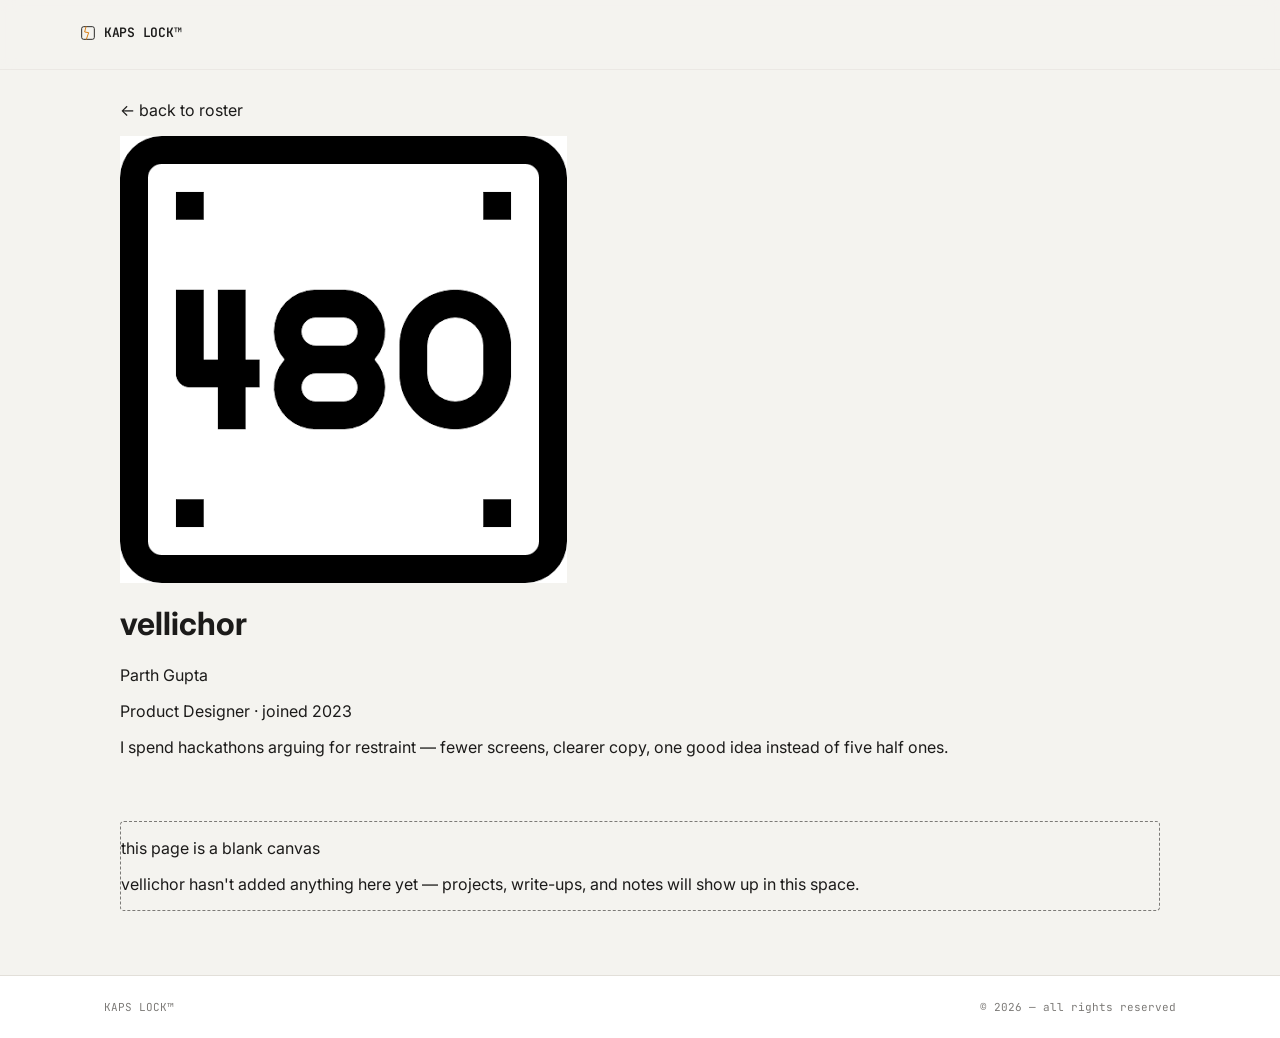
==== members/parth.html @ 9dc251ef "initial commit" ====
<!DOCTYPE html>
<html lang="en">
<head>
<meta charset="UTF-8" />
<meta name="viewport" content="width=device-width, initial-scale=1.0" />
<title>rho — KAPS LOCK™</title>
<meta name="description" content="rho, Security Researcher at KAPS LOCK™." />
<link rel="preconnect" href="https://fonts.googleapis.com">
<link rel="preconnect" href="https://fonts.gstatic.com" crossorigin>
<link href="https://fonts.googleapis.com/css2?family=Instrument+Serif:ital@0;1&family=Inter:wght@400;500;600&family=JetBrains+Mono:wght@400;500&display=swap" rel="stylesheet">
<link rel="stylesheet" href="../style.css" />
</head>
<body>

<header class="site-header">
  <div class="wrap" style="padding:0;">
    <a href="../index.html" class="wordmark" aria-label="KAPS LOCK™ — home">
      <svg viewBox="0 0 24 24" fill="none" aria-hidden="true">
        <rect x="2.5" y="2.5" width="19" height="19" rx="3" stroke="#111111" stroke-width="1.4"/>
        <path d="M9 2.5L7 10.5L13 11.5L9.5 21.5" stroke="#111111" stroke-width="1.4" stroke-linecap="round" stroke-linejoin="round"/>
      </svg>
      <span>KAPS LOCK™</span>
    </a>
  </div>
</header>

<main class="member-main">
  <div class="wrap">

    <a href="../index.html#roster" class="back-link">&larr; back to roster</a>
    <p></p>

    <div class="member-top">
      <div class="avatar">
        <img src="../images/480.png" alt="Portrait of rho" />
      </div>
      <div class="member-heading">
        <h1 class="pen-name">vellichor</h1>
        <p class="real-name">Parth Gupta</p>
        <p class="meta">Product Designer &middot; joined 2023</p>
      </div>
    </div>

    <p class="intro">I spend hackathons arguing for restraint — fewer screens, clearer copy, one good idea instead of five half ones.</p>

    <!--
      Blank canvas below — vellichor, this is your space.
      Delete the placeholder block and add whatever you want here:
      project write-ups, links, images, a blog, anything.
    -->
    <div class="blank-canvas">
      <p class="label">this page is a blank canvas</p>
      <p class="hint">vellichor hasn't added anything here yet — projects, write-ups, and notes will show up in this space.</p>
    </div>

  </div>
</main>

<footer class="site-footer">
  <div class="wrap">
    <span>KAPS LOCK™</span>
    <span>&copy; <span data-year>2026</span> — all rights reserved</span>
  </div>
</footer>

<script src="../script.js"></script>
</body>
</html>
---- style.css ----
/* ==========================================================================
   Segfault — Vintage Industrial & Retro Terminal Overhaul
   ========================================================================== */

:root {
  /* Vintage Hardware Palette (Macintosh / Braun / Amber Terminal) */
  --background: #f4f3ef;       /* Warm, textured retro paper/cream */
  --surface: #ffffff;          /* Crisp classic appliance white */
  --ink: #1c1b1a;              /* Deep charcoal/soft black (not pure harsh black) */
  --muted: #7c7a77;            /* Industrial warm gray */
  --line: #e2dfd9;             /* Tactile physical component border */
  --vintage-accent: #d97706;   /* Warm CRT Amber / Industrial Orange switch */
  --vintage-glow: rgba(217, 119, 6, 0.15);

  --font-serif: "Instrument Serif", Georgia, serif;
  --font-sans: "Inter", "Helvetica Neue", Arial, sans-serif;
  --font-mono: "JetBrains Mono", ui-monospace, SFMono-Regular, monospace;

  --radius-card: 4px;          /* Sharp, intentional geometric corners instead of bubbly radiuses */
  --ease-soft: cubic-bezier(0.19, 1, 0.22, 1);
  --content-width: 1120px;
}

* {
  box-sizing: border-box;
}

html {
  scroll-behavior: smooth;
  background-color: var(--background);
}

body {
  margin: 0;
  background-color: var(--background);
  color: var(--ink);
  font-family: var(--font-sans);
  -webkit-font-smoothing: antialiased;
  -moz-osx-font-smoothing: grayscale;
  text-rendering: optimizeLegibility;
}

/* Subtle retro dot matrix overlay */
body::before {
  content: "";
  position: fixed;
  top: 0; left: 0; width: 100%; height: 100%;
  background-image: radial-gradient(rgba(28, 27, 26, 0.03) 1px, transparent 0);
  background-size: 24px 24px;
  z-index: -1;
  pointer-events: none;
}

a {
  color: inherit;
  text-decoration: none;
}

img {
  max-width: 100%;
  display: block;
}

::selection {
  background-color: var(--vintage-accent);
  color: #fff;
}

:focus-visible {
  outline: 2px solid var(--vintage-accent);
  outline-offset: 3px;
}

@media (prefers-reduced-motion: reduce) {
  html { scroll-behavior: auto; }
  * {
    animation-duration: 0.01ms !important;
    transition-duration: 0.01ms !important;
  }
}

/* ---------- layout helpers ---------- */
.wrap {
  max-width: var(--content-width);
  margin: 0 auto;
  padding: 0 24px;
}
@media (min-width: 768px) {
  .wrap { padding: 0 40px; }
}

/* ---------- header / wordmark ---------- */
.site-header {
  position: fixed;
  top: 0; left: 0; right: 0;
  z-index: 10;
  padding: 24px;
  background: rgba(244, 243, 239, 0.85);
  backdrop-filter: blur(8px);
  -webkit-backdrop-filter: blur(8px);
  border-bottom: 1px solid rgba(226, 223, 217, 0.5);
}
@media (min-width: 768px) {
  .site-header { padding: 24px 40px; }
}

.wordmark {
  display: inline-flex;
  align-items: center;
  gap: 8px;
}
.wordmark svg {
  width: 16px;
  height: 16px;
  flex-shrink: 0;
}
.wordmark svg rect { stroke: var(--ink); }
.wordmark svg path { stroke: var(--vintage-accent); }

.wordmark span {
  font-family: var(--font-mono);
  font-size: 13px;
  font-weight: 600;
  letter-spacing: -0.02em;
  color: var(--ink);
}
.wordmark:hover span {
  color: var(--vintage-accent);
}

/* ---------- hero ---------- */
.hero {
  min-height: 100vh;
  display: flex;
  flex-direction: column;
  align-items: center;
  justify-content: center;
  text-align: center;
  padding: 100px 24px 0;
}

.hero-inner {
  max-width: 600px;
  margin: 0 auto;
  display: flex;
  flex-direction: column;
  align-items: center;
}

.eyebrow {
  font-family: var(--font-mono);
  font-size: 11px;
  text-transform: uppercase;
  letter-spacing: 0.12em;
  color: var(--vintage-accent);
  margin: 0 0 16px;
  background: rgba(219, 119, 6, 0.08);
  padding: 2px 8px;
  border-radius: 2px;
}

.team-name {
  font-family: var(--font-serif);
  font-size: 64px;
  line-height: 0.95;
  margin: 0;
  color: var(--ink);
}
@media (min-width: 640px) {
  .team-name { font-size: 84px; }
}

.tagline {
  margin: 24px 0 0;
  font-family: var(--font-serif);
  font-style: italic;
  font-size: 22px;
  color: #454340;
}

.description {
  margin: 20px 0 0;
  max-width: 460px;
  font-family: var(--font-sans);
  font-size: 14px;
  line-height: 1.65;
  color: var(--muted);
}

.scroll-cue {
  margin-top: 64px;
  display: inline-flex;
  align-items: center;
  gap: 8px;
  font-family: var(--font-mono);
  font-size: 11px;
  color: var(--muted);
  border-bottom: 1px dashed var(--line);
  padding-bottom: 2px;
}
.scroll-cue:hover {
  color: var(--ink);
  border-bottom-color: var(--ink);
}

/* ---------- roster ---------- */
.roster {
  padding: 0 24px 96px;
  scroll-margin-top: 80px;
}
@media (min-width: 768px) {
  .roster { padding: 0 40px 128px; }
}

.roster-header {
  display: flex;
  align-items: flex-end;
  justify-content: space-between;
  border-bottom: 2px solid var(--ink); /* Heavy structural line */
  padding-bottom: 12px;
  margin-bottom: 48px;
}

.roster-header h2 {
  font-family: var(--font-serif);
  font-weight: 400;
  font-size: 32px;
  margin: 0;
}

.roster-count {
  font-family: var(--font-mono);
  font-size: 12px;
  color: var(--muted);
}

.roster-grid {
  display: grid;
  grid-template-columns: 1fr;
  gap: 32px;
}
@media (min-width: 640px) {
  .roster-grid { grid-template-columns: repeat(2, 1fr); }
}
@media (min-width: 1024px) {
  .roster-grid { grid-template-columns: repeat(3, 1fr); }
}

/* ---------- member card (Industrial Blueprint Look) ---------- */
.card {
  display: block;
  border: 1px solid var(--line);
  background-color: var(--surface);
  border-radius: var(--radius-card);
  padding: 16px;
  position: relative;
  /* Clean technical snapping transitions instead of sluggish slop fades */
  transition: border-color 0.15s ease, box-shadow 0.15s ease, transform 0.15s ease;
  box-shadow: 0 2px 4px rgba(0, 0, 0, 0.02);
}

.card:hover,
.card:focus-visible {
  border-color: var(--ink);
  transform: translate(-2px, -2px);
  /* Hard shadow instead of smooth ambient glow (classic z-axis print design) */
  box-shadow: 4px 4px 0px var(--ink);
}

.card-photo {
  position: relative;
  width: 100%;
  aspect-ratio: 4 / 3; /* Retro hardware aspect ratio */
  overflow: hidden;
  border-radius: 2px;
  background-color: var(--background);
  border: 1px solid var(--line);
}

.card-photo img {
  width: 100%;
  height: 100%;
  object-fit: cover;
  /* High contrast retro halftone/silver print filter effect */
  filter: grayscale(100%) sepia(15%) contrast(115%) brightness(95%);
  transition: filter 0.2s ease;
}

.card:hover .card-photo img {
  filter: grayscale(0%) sepia(0%) contrast(100%) brightness(100%);
}

.card-body {
  margin-top: 14px;
}

.card-body .pen-name {
  font-family: var(--font-mono); /* Monospace names feel more like an asset list */
  font-size: 20px;
  font-weight: 600;
  line-height: 1.2;
  margin: 0;
  color: var(--ink);
}

.card-body .real-name {
  margin: 4px 0 0;
  font-size: 13px;
  color: var(--muted);
}

.card-body .role {
  margin: 10px 0 0;
  font-family: var(--font-mono);
  font-size: 11px;
  letter-spacing: 0.02em;
  color: var(--vintage-accent);
  font-weight: 600;
}

.card-body .bio {
  margin: 10px 0 0;
  font-family: var(--font-sans);
  font-size: 13px;
  line-height: 1.55;
  color: #454340;
}

/* ---------- footer ---------- */
.site-footer {
  margin-top: 64px;
  border-top: 1px solid var(--line);
  background: var(--surface);
}
.site-footer .wrap {
  padding: 24px;
  display: flex;
  align-items: center;
  justify-content: space-between;
}
.site-footer span {
  font-family: var(--font-mono);
  font-size: 11px;
  color: var(--muted);
}

/* ---------- member page modifications ---------- */
.blank-canvas {
  margin-top: 64px;
  border: 1px dashed var(--muted);
  background: transparent;
  border-radius: var(--radius-card);
}

.member-main {
  padding-top: 100px; /* Pushes the back link safely below the header */
}
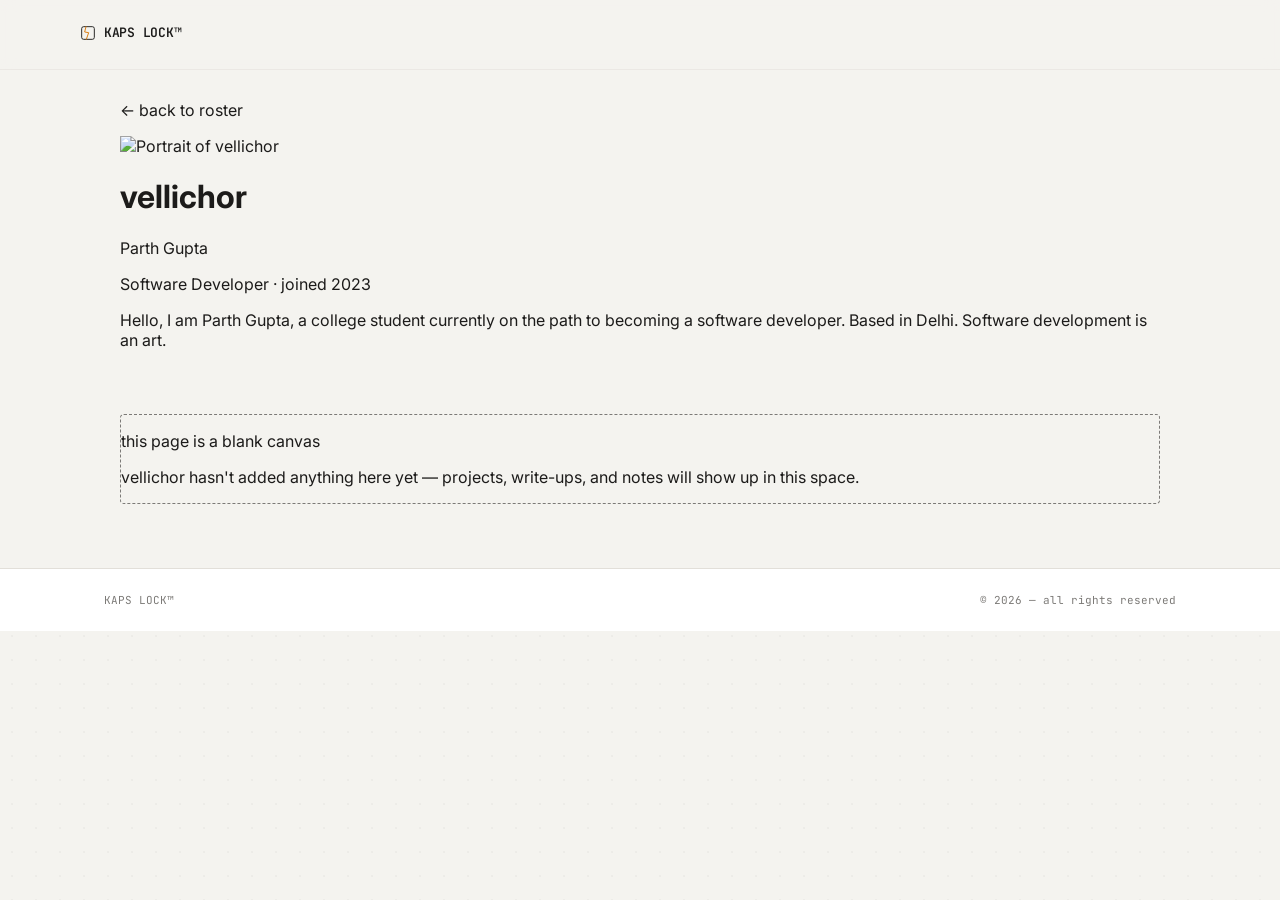
==== commit f19bb0fc: "Updating profile" ====
--- a/members/parth.html
+++ b/members/parth.html
@@ -3,8 +3,8 @@
 <head>
 <meta charset="UTF-8" />
 <meta name="viewport" content="width=device-width, initial-scale=1.0" />
-<title>rho — KAPS LOCK™</title>
-<meta name="description" content="rho, Security Researcher at KAPS LOCK™." />
+<title>vellichor — KAPS LOCK™</title>
+<meta name="description" content="vellichor, Software Developer at KAPS LOCK™." />
 <link rel="preconnect" href="https://fonts.googleapis.com">
 <link rel="preconnect" href="https://fonts.gstatic.com" crossorigin>
 <link href="https://fonts.googleapis.com/css2?family=Instrument+Serif:ital@0;1&family=Inter:wght@400;500;600&family=JetBrains+Mono:wght@400;500&display=swap" rel="stylesheet">
@@ -32,16 +32,16 @@
 
     <div class="member-top">
       <div class="avatar">
-        <img src="../images/480.png" alt="Portrait of rho" />
+        <img src="https://avatars.githubusercontent.com/u/229342992?v=4" alt="Portrait of vellichor" />
       </div>
       <div class="member-heading">
         <h1 class="pen-name">vellichor</h1>
         <p class="real-name">Parth Gupta</p>
-        <p class="meta">Product Designer &middot; joined 2023</p>
+        <p class="meta">Software Developer &middot; joined 2023</p>
       </div>
     </div>
 
-    <p class="intro">I spend hackathons arguing for restraint — fewer screens, clearer copy, one good idea instead of five half ones.</p>
+    <p class="intro">Hello, I am Parth Gupta, a college student currently on the path to becoming a software developer. Based in Delhi. Software development is an art.</p>
 
     <!--
       Blank canvas below — vellichor, this is your space.
